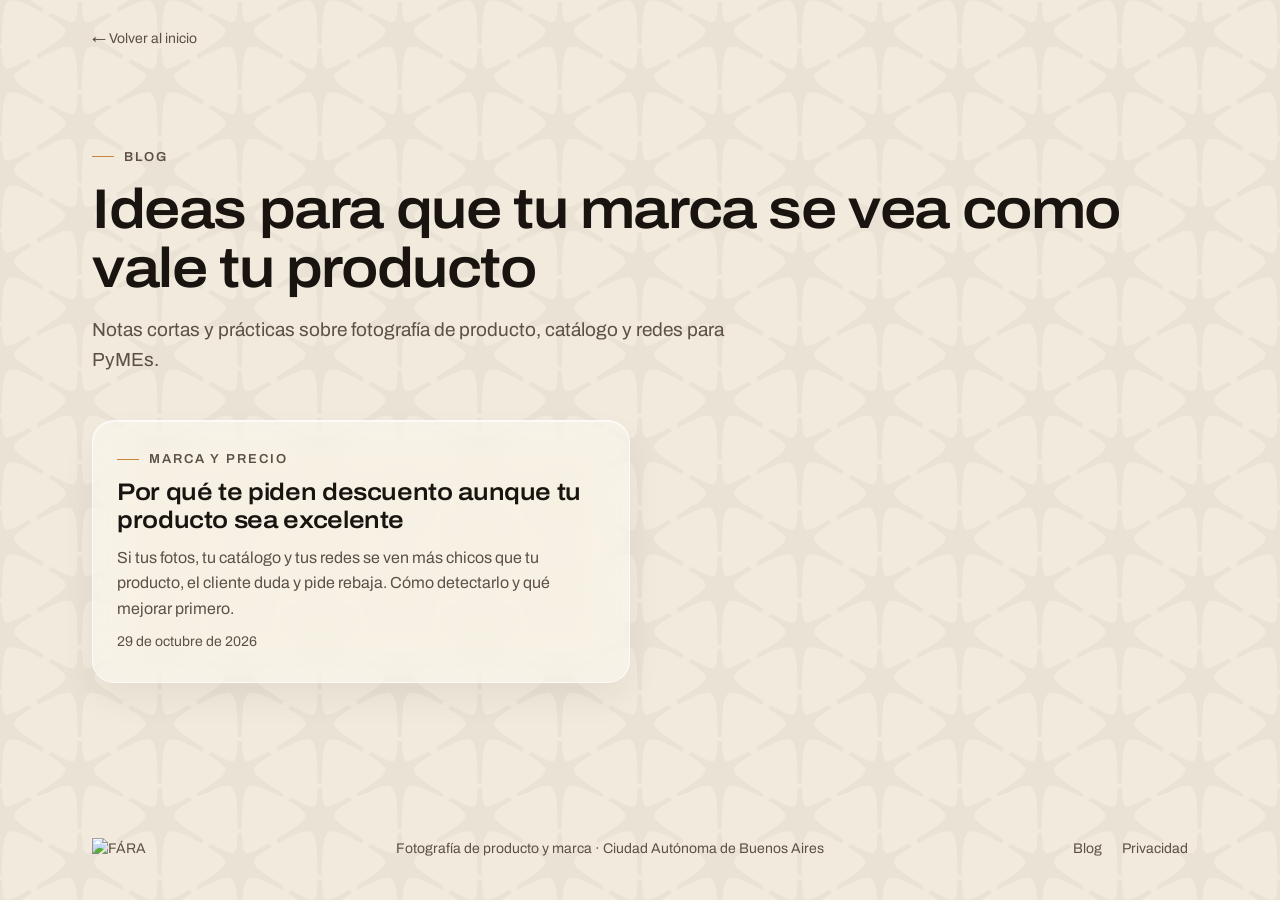
==== blog/index.html @ 3626e92d "Fase 3: blog, README y ajustes de páginas Agrega blog con lista única de posts, bloque Quizás te int" ====
<!DOCTYPE html>
<html lang="es-AR">
<head>
<meta charset="UTF-8">
<meta name="viewport" content="width=device-width, initial-scale=1">

<title>Blog · FÁRA</title>
<meta name="description" content="Ideas prácticas para que tu catálogo, tu tienda y tus redes muestren lo que vale tu producto. Por FÁRA, fotografía de producto y marca en CABA.">
<meta name="robots" content="index, follow">
<link rel="canonical" href="https://faraimagen.com.ar/blog/">
<meta name="theme-color" content="#1A1410">
<meta property="og:type" content="website">
<meta property="og:locale" content="es_AR">
<meta property="og:site_name" content="FÁRA">
<meta property="og:title" content="Blog · FÁRA">
<meta property="og:description" content="Ideas prácticas para que tu catálogo, tu tienda y tus redes muestren lo que vale tu producto.">
<meta property="og:url" content="https://faraimagen.com.ar/blog/">
<meta property="og:image" content="https://res.cloudinary.com/eekglpse/image/upload/v1792776843/FARA_open_graph.jpg">
<meta name="twitter:card" content="summary_large_image">
<link rel="icon" type="image/png" href="https://res.cloudinary.com/eekglpse/image/upload/v1792547726/fara_favicon_48_positivo.png">

<!-- Meta Pixel: reemplazá TU_PIXEL_ID por el ID de tu Pixel (ver README). Mientras diga TU_PIXEL_ID no se envía nada. -->
<script>
window.MK_PIXEL_ID='TU_PIXEL_ID';
window.MK_PV_ID=(window.crypto&&crypto.randomUUID)?crypto.randomUUID():String(Date.now())+Math.random().toString(16).slice(2);
if(window.MK_PIXEL_ID.indexOf('TU_')!==0){
  !function(f,b,e,v,n,t,s){if(f.fbq)return;n=f.fbq=function(){n.callMethod?n.callMethod.apply(n,arguments):n.queue.push(arguments)};if(!f._fbq)f._fbq=n;n.push=n;n.loaded=!0;n.version='2.0';n.queue=[];t=b.createElement(e);t.async=!0;t.src=v;s=b.getElementsByTagName(e)[0];s.parentNode.insertBefore(t,s)}(window,document,'script','https://connect.facebook.net/en_US/fbevents.js');
  fbq('init',window.MK_PIXEL_ID);
  fbq('track','PageView',{},{eventID:window.MK_PV_ID});
}
</script>
<noscript><img height="1" width="1" style="display:none" alt="" src="https://www.facebook.com/tr?id=TU_PIXEL_ID&amp;ev=PageView&amp;noscript=1"></noscript>
<script src="/assets/js/tracking.js" defer></script>

<link rel="preconnect" href="https://fonts.googleapis.com">
<link rel="preconnect" href="https://fonts.gstatic.com" crossorigin>
<link rel="preconnect" href="https://res.cloudinary.com">
<link href="https://fonts.googleapis.com/css2?family=Archivo:wdth,wght@100..125,400..700&display=swap" rel="stylesheet">
<link rel="stylesheet" href="/assets/style.css">
</head>
<body>

<main>
  <div class="wrap">
    <p class="crumbs"><a href="/">← Volver al inicio</a></p>
    <div class="page-head">
      <span class="eyebrow">Blog</span>
      <h1>Ideas para que tu marca se vea como vale tu producto</h1>
      <p class="lead">Notas cortas y prácticas sobre fotografía de producto, catálogo y redes para PyMEs.</p>
    </div>

    <div class="blog-list" id="lista-posts">
      <noscript><p>Activá JavaScript para ver los artículos, o entrá directo a <a href="/blog/por-que-te-piden-descuento/">Por qué te piden descuento aunque tu producto sea excelente</a>.</p></noscript>
    </div>
  </div>
</main>

<footer class="footer">
  <div class="wrap">
    <a class="footer-logo" href="/" aria-label="FÁRA, volver al inicio">
      <img src="https://res.cloudinary.com/eekglpse/image/upload/f_png,h_160/c_crop,g_center,w_0.96,h_0.9/e_make_transparent:35/e_trim:10/e_colorize:100,co_rgb:1A1410/v1792547783/fara_marca_agua_logotipo_crema.svg" alt="FÁRA" height="22" loading="lazy">
    </a>
    <p>Fotografía de producto y marca · Ciudad Autónoma de Buenos Aires</p>
    <div class="footer-links">
      <a href="/blog/">Blog</a>
      <a href="/privacidad/">Privacidad</a>
    </div>
  </div>
</footer>

<script src="/blog/assets/posts.js"></script>
<script>
(function () {
  var posts = (window.MK_POSTS || []).slice().sort(function (a, b) { return a.date < b.date ? 1 : -1; });
  var lista = document.getElementById('lista-posts');
  if (!lista || !posts.length) return;
  lista.textContent = '';
  function el(tag, clase, texto) {
    var n = document.createElement(tag);
    if (clase) n.className = clase;
    if (texto) n.textContent = texto;
    return n;
  }
  function fecha(iso) {
    try { return new Date(iso + 'T00:00:00Z').toLocaleDateString('es-AR', { day: 'numeric', month: 'long', year: 'numeric', timeZone: 'UTC' }); }
    catch (e) { return iso; }
  }
  posts.forEach(function (p) {
    var a = el('a', 'post-card');
    a.href = '/blog/' + p.slug + '/';
    a.appendChild(el('span', 'eyebrow', p.category || 'Blog'));
    a.appendChild(el('h2', '', p.title));
    a.appendChild(el('p', '', p.description));
    a.appendChild(el('span', 'meta', fecha(p.date)));
    lista.appendChild(a);
  });
})();
</script>
</body>
</html>
---- assets/style.css ----
/* ==========================================================
   FÁRA · assets/style.css
   Sistema de diseño de FÁRA (mismo de la landing) como variables en :root.
   Lo usan las páginas nuevas: 404, privacidad, blog, gracias.
   Paleta: crema ~70%, espresso ~20%, ámbar ~10%.
   Tipografía: Archivo (se carga con <link> en el head de cada página).
   ========================================================== */

:root{
  /* color */
  --crema:#F2EBDD;
  --crema-2:#E9DFCB;
  --espresso:#1A1410;
  --espresso-2:#2A211B;
  --ambar:#C8873A;
  --ambar-2:#D99B52;
  --petroleo:#2F5D62;   /* uso mínimo */
  --salvia:#7A8B6F;     /* uso mínimo */
  --muted:#5C5047;
  --on-dark:#F2EBDD;
  --on-dark-muted:rgba(242,235,221,.74);
  --line-dark:rgba(242,235,221,.18);
  --line:rgba(26,20,16,.12);

  /* forma y ritmo */
  --radius:22px;
  --max:1160px;
  --max-texto:720px;

  /* movimiento */
  --ease:cubic-bezier(.23,1,.32,1);

  /* tipografía */
  --font:'Archivo', system-ui, -apple-system, sans-serif;

  /* vidrio */
  --glass-dark:rgba(26,20,16,.78);
  --glass-light:rgba(242,235,221,.5);
  --glass-blur:blur(22px) saturate(140%);

  /* trama de fondo (estrella FÁRA): 4% sobre crema, 3% sobre oscuro */
  --trama-osc:url("data:image/svg+xml,%3Csvg xmlns='http://www.w3.org/2000/svg' viewBox='0 0 86.9175 50.1818'%3E%3Cdefs%3E%3Cpath id='s' d='M185.765,110.813c-40.562-24.01-62.383-39.111-62.383-49.702,0-8.523,14.691-18.372,38.069-32.089-2.269-2.378-4.665-4.632-7.171-6.761-21.767,12.39-36.705,20.101-44.911,20.101-2.874,0-7.217,0-9.513-14.125-1.13-6.952-1.607-16.329-1.81-28.132-1.451-.067-2.910-.105-4.378-.105-1.776,0-3.539.054-5.29.152-.203,11.787-.679,21.151-1.808,28.092-2.296,14.117-6.640,14.117-9.515,14.117-8.138,0-22.897-7.583-44.366-19.791-2.493,2.140-4.872,4.409-7.128,6.797,23.031,13.533,37.477,23.288,37.477,31.743,0,10.521-21.529,25.491-61.561,49.217.605,3.368,1.395,6.671,2.349,9.904,29.871-16.638,49.936-26.121,62.540-26.121,8.780,0,15.347,4.434,18.864,26.071,2.504,15.403,3.106,37.678,3.250,67.010,1.717.094,3.445.145,5.185.145,1.433,0,2.857-.038,4.274-.101.144-29.366.744-51.661,3.249-67.066,3.516-21.627,10.085-26.058,18.866-26.058,12.716,0,33.015,9.645,63.323,26.556.966-3.215,1.766-6.503,2.386-9.853Z'/%3E%3C/defs%3E%3Cg fill='%231A1410' fill-opacity='.04'%3E%3Cuse href='%23s' transform='translate(-24 -24) scale(0.2562)'/%3E%3Cuse href='%23s' transform='translate(-24 26.1818) scale(0.2562)'/%3E%3Cuse href='%23s' transform='translate(62.9175 -24) scale(0.2562)'/%3E%3Cuse href='%23s' transform='translate(62.9175 26.1818) scale(0.2562)'/%3E%3Cuse href='%23s' transform='translate(19.4587 1.0909) scale(0.2562)'/%3E%3C/g%3E%3C/svg%3E");
  --trama-clara:url("data:image/svg+xml,%3Csvg xmlns='http://www.w3.org/2000/svg' viewBox='0 0 86.9175 50.1818'%3E%3Cdefs%3E%3Cpath id='s' d='M185.765,110.813c-40.562-24.01-62.383-39.111-62.383-49.702,0-8.523,14.691-18.372,38.069-32.089-2.269-2.378-4.665-4.632-7.171-6.761-21.767,12.39-36.705,20.101-44.911,20.101-2.874,0-7.217,0-9.513-14.125-1.13-6.952-1.607-16.329-1.81-28.132-1.451-.067-2.910-.105-4.378-.105-1.776,0-3.539.054-5.29.152-.203,11.787-.679,21.151-1.808,28.092-2.296,14.117-6.640,14.117-9.515,14.117-8.138,0-22.897-7.583-44.366-19.791-2.493,2.140-4.872,4.409-7.128,6.797,23.031,13.533,37.477,23.288,37.477,31.743,0,10.521-21.529,25.491-61.561,49.217.605,3.368,1.395,6.671,2.349,9.904,29.871-16.638,49.936-26.121,62.540-26.121,8.780,0,15.347,4.434,18.864,26.071,2.504,15.403,3.106,37.678,3.250,67.010,1.717.094,3.445.145,5.185.145,1.433,0,2.857-.038,4.274-.101.144-29.366.744-51.661,3.249-67.066,3.516-21.627,10.085-26.058,18.866-26.058,12.716,0,33.015,9.645,63.323,26.556.966-3.215,1.766-6.503,2.386-9.853Z'/%3E%3C/defs%3E%3Cg fill='%23F2EBDD' fill-opacity='.03'%3E%3Cuse href='%23s' transform='translate(-24 -24) scale(0.2562)'/%3E%3Cuse href='%23s' transform='translate(-24 26.1818) scale(0.2562)'/%3E%3Cuse href='%23s' transform='translate(62.9175 -24) scale(0.2562)'/%3E%3Cuse href='%23s' transform='translate(62.9175 26.1818) scale(0.2562)'/%3E%3Cuse href='%23s' transform='translate(19.4587 1.0909) scale(0.2562)'/%3E%3C/g%3E%3C/svg%3E");
}

/* ============ BASE ============ */
*,*::before,*::after{box-sizing:border-box;margin:0;padding:0;}
html{scroll-behavior:smooth;}
body{
  font-family:var(--font);font-size:17px;line-height:1.6;color:var(--espresso);
  background:var(--crema) var(--trama-osc) 0 0/160px auto;
  -webkit-font-smoothing:antialiased;
  min-height:100vh;min-height:100svh;display:flex;flex-direction:column;
}
main{flex:1;}
img{max-width:100%;display:block;}
a{color:inherit;}
.wrap{max-width:var(--max);margin:0 auto;padding:0 20px;}
section{padding:56px 0;}
@media (min-width:768px){ section{padding:96px 0;} .wrap{padding:0 32px;} }

h1,h2,h3{font-family:var(--font);font-weight:600;line-height:1.05;letter-spacing:-.025em;font-stretch:112%;}
h1{font-size:clamp(30px,4.6vw,56px);}
h2{font-size:clamp(25px,3.2vw,36px);}
h3{font-size:clamp(19px,2vw,22px);letter-spacing:-.015em;}
.accent-text{color:var(--ambar-2);}
.eyebrow{
  display:inline-flex;align-items:center;gap:10px;
  font-size:13px;font-weight:600;letter-spacing:.16em;text-transform:uppercase;color:var(--muted);
}
.eyebrow::before{content:"";width:22px;height:1px;background:var(--ambar);}
.lead{font-size:clamp(17px,1.6vw,19px);}

/* marcador de fondo ámbar: único recurso de resaltado */
mark{
  background:var(--ambar);color:var(--crema);padding:1px 7px;border-radius:5px;
  box-decoration-break:clone;-webkit-box-decoration-break:clone;
}

/* ============ BOTONES ============ */
.btn{
  display:inline-flex;align-items:center;justify-content:center;gap:10px;
  padding:16px 26px;border-radius:12px;border:none;cursor:pointer;
  font-family:var(--font);font-weight:700;font-size:16px;line-height:1.3;text-decoration:none;text-align:left;
  transition:transform 160ms var(--ease), box-shadow .2s ease, background .2s ease;
}
@media (hover:hover) and (pointer:fine){ .btn:hover{transform:translateY(-2px);} }
.btn:active{transform:scale(.97);transition-duration:100ms;}
.btn-accent{background:var(--ambar);color:var(--crema);box-shadow:0 10px 26px rgba(200,135,58,.32);}
.btn-accent:hover{background:var(--ambar-2);box-shadow:0 14px 32px rgba(200,135,58,.42);}
.btn svg{width:20px;height:20px;flex:none;}
.btn:focus-visible,a:focus-visible{outline:3px solid var(--ambar);outline-offset:3px;}

/* ============ HEADER (vidrio) ============ */
.header{position:sticky;top:12px;z-index:50;padding:0 12px;}
.nav{
  max-width:var(--max);margin:0 auto;
  display:flex;align-items:center;justify-content:space-between;gap:16px;
  padding:10px 10px 10px 20px;border-radius:18px;
  background:var(--glass-light);
  backdrop-filter:var(--glass-blur);-webkit-backdrop-filter:var(--glass-blur);
  border:1px solid rgba(255,255,255,.45);
  box-shadow:0 12px 34px rgba(26,20,16,.12), inset 0 1px 0 rgba(255,255,255,.7);
}
.nav-logo img{height:21px;width:auto;}
.nav-links{display:none;gap:2px;padding:4px;border-radius:999px;
  background:rgba(255,255,255,.32);border:1px solid rgba(255,255,255,.6);
  box-shadow:inset 0 1px 0 rgba(255,255,255,.7), 0 4px 14px rgba(26,20,16,.06);}
.nav-links a{padding:8px 16px;border-radius:999px;text-decoration:none;
  font-size:14px;font-weight:500;color:var(--muted);transition:color .25s ease, background .25s ease;}
.nav-links a:hover{color:var(--espresso);background:var(--crema);}
.nav .btn{padding:11px 18px;font-size:14px;box-shadow:none;}
@media (min-width:900px){ .nav-links{display:flex;} }

/* ============ TEXTO LARGO (privacidad, blog) ============ */
.page-head{padding:56px 0 8px;}
@media (min-width:768px){ .page-head{padding:88px 0 12px;} }
.page-head h1{margin-top:14px;}
.page-head .lead{margin-top:16px;color:var(--muted);max-width:60ch;}
.prose{max-width:var(--max-texto);padding-bottom:72px;}
.prose h2{margin:44px 0 12px;}
.prose h3{margin:28px 0 8px;}
.prose p,.prose ul,.prose ol{margin-top:14px;}
.prose ul,.prose ol{padding-left:22px;}
.prose li{margin-top:8px;}
.prose li::marker{color:var(--ambar);}
.prose a{color:var(--espresso);text-decoration:underline;text-decoration-color:var(--ambar);text-underline-offset:3px;text-decoration-thickness:2px;}
.prose a:hover{text-decoration-color:var(--espresso);}
.prose strong{font-weight:600;}
.meta{font-size:14px;color:var(--muted);}

/* tabla simple */
.tabla{width:100%;border-collapse:collapse;margin-top:18px;font-size:15px;}
.tabla th,.tabla td{text-align:left;vertical-align:top;padding:12px 14px;border-bottom:1px solid var(--line);}
.tabla th{font-weight:600;font-stretch:112%;font-size:13px;letter-spacing:.08em;text-transform:uppercase;color:var(--muted);}
@media (max-width:640px){ .tabla thead{display:none;} .tabla tr{display:block;padding:10px 0;border-bottom:1px solid var(--line);} .tabla td{display:block;border:0;padding:4px 0;} }

/* ============ 404 / GRACIAS (pantalla completa, pie siempre abajo) ============ */
.main-center{display:flex;flex-direction:column;}
.main-center .nf{flex:1;width:100%;}
.nf{display:grid;place-items:center;text-align:center;padding:32px 0 40px;}
@media (min-width:768px){ .nf{padding:72px 0 96px;} }
.nf-box{max-width:560px;display:grid;gap:16px;justify-items:center;}
.nf .nf-code{font-weight:700;font-stretch:125%;font-size:clamp(88px,18vw,168px);line-height:.9;letter-spacing:-.04em;color:var(--espresso);max-width:none;}
.nf .nf-code span{color:var(--ambar);}
.nf-box > p:not(.nf-code){color:var(--muted);max-width:42ch;}

/* ============ BLOG ============ */
.crumbs{padding-top:28px;font-size:14px;}
.crumbs a{color:var(--muted);text-decoration:none;}
.crumbs a:hover{color:var(--espresso);}
.blog-list{display:grid;gap:16px;margin-top:32px;padding-bottom:72px;}
@media (min-width:768px){ .blog-list{grid-template-columns:repeat(2,1fr);gap:20px;} }
.post-card{
  display:flex;flex-direction:column;gap:10px;padding:28px 24px;border-radius:var(--radius);
  background:rgba(255,255,255,.38);
  backdrop-filter:var(--glass-blur);-webkit-backdrop-filter:var(--glass-blur);
  border:1px solid rgba(255,255,255,.6);
  box-shadow:0 16px 34px rgba(26,20,16,.06), inset 0 1px 0 rgba(255,255,255,.7);
  text-decoration:none;color:inherit;
  transition:transform 160ms var(--ease);
}
@media (hover:hover) and (pointer:fine){ .post-card:hover{transform:translateY(-2px);} }
.post-card:active{transform:scale(.98);}
.post-card h2,.post-card h3{font-size:clamp(20px,2vw,24px);letter-spacing:-.015em;line-height:1.15;}
.post-card p{color:var(--muted);font-size:16px;}
.post-card .meta{margin-top:auto;}
.related{margin-top:56px;padding-top:32px;border-top:1px solid var(--line);}
.related h2{margin:0 0 4px;}
.related .blog-list{margin-top:20px;padding-bottom:0;}
.post-cta{margin-top:48px;padding:28px 24px;border-radius:var(--radius);background:var(--espresso);color:var(--on-dark);display:grid;gap:14px;justify-items:start;}
.post-cta h2{margin:0;font-size:clamp(22px,2.6vw,28px);}
.post-cta p{margin:0;color:var(--on-dark-muted);}

/* ============ FOOTER ============ */
.footer{padding:28px 0 40px;font-size:14px;color:var(--muted);}
.footer .wrap{display:flex;flex-wrap:wrap;gap:14px 24px;align-items:center;justify-content:space-between;}
.footer-logo img{height:22px;width:auto;}
.footer-links{display:flex;flex-wrap:wrap;gap:6px 20px;}
.footer a{text-decoration:none;}
.footer a:hover{color:var(--espresso);}
@media (max-width:767px){ .footer .wrap{flex-direction:column;align-items:flex-start;gap:12px;} }

/* ============ ACCESIBILIDAD ============ */
@media (prefers-reduced-motion: reduce){
  html{scroll-behavior:auto;}
  .btn,.nav-links a,.post-card{transition:none;}
}
@media (prefers-reduced-transparency: reduce){
  .nav{background:var(--crema);backdrop-filter:none;-webkit-backdrop-filter:none;}
  .post-card{background:var(--crema-2);backdrop-filter:none;-webkit-backdrop-filter:none;}
}
@media (prefers-contrast: more){
  .nav{border-color:rgba(26,20,16,.45);}
}
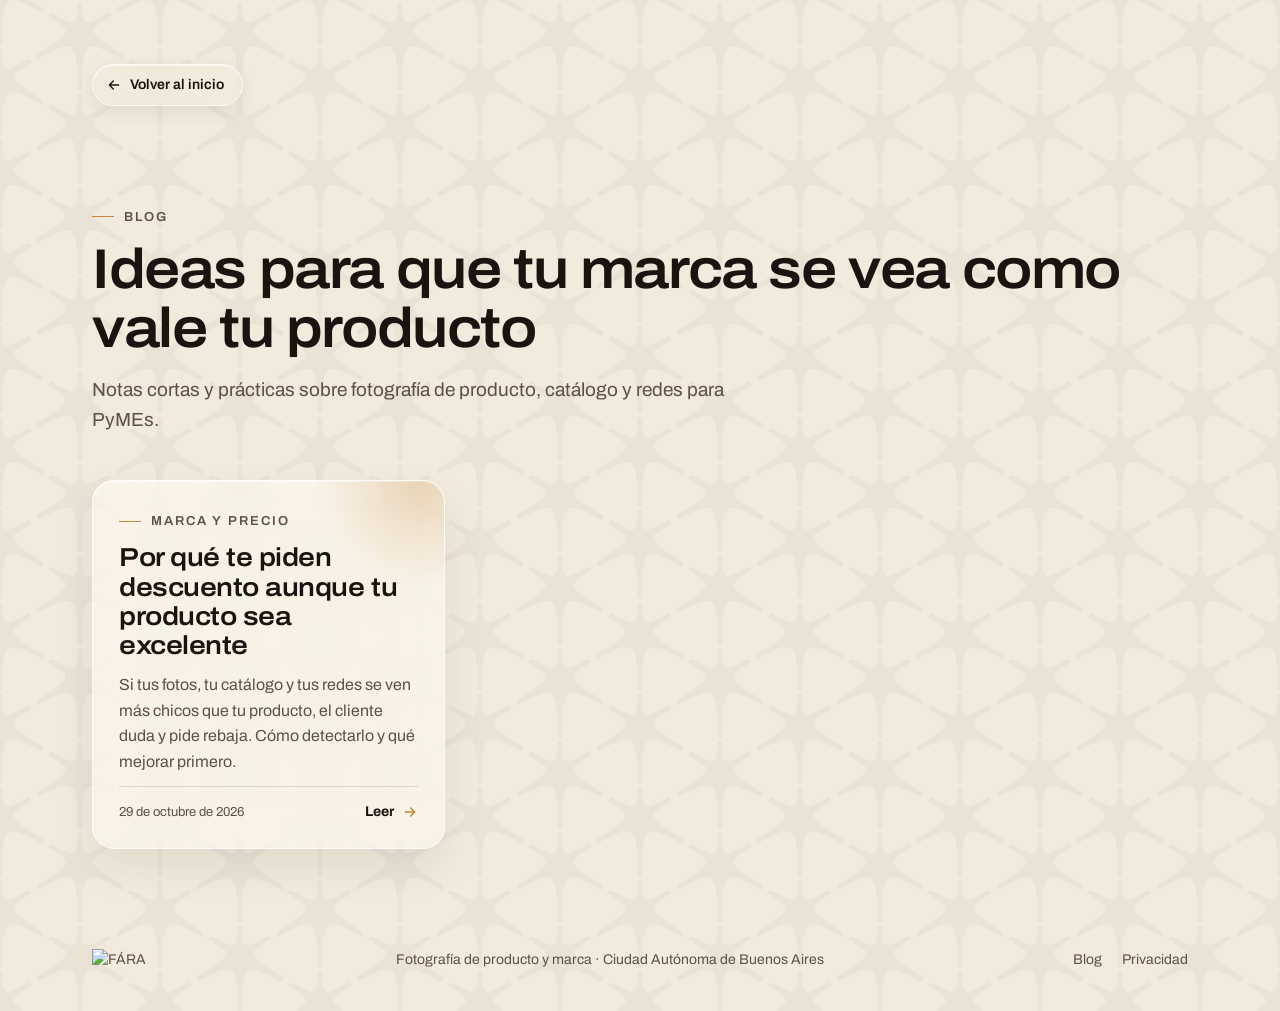
==== commit c64a4876: "Blog: tarjetas de vidrio, botón de volver y cabecera de post rediseñados Agrega versión (?v=3) a sty" ====
--- a/blog/index.html
+++ b/blog/index.html
@@ -30,19 +30,19 @@
 }
 </script>
 <noscript><img height="1" width="1" style="display:none" alt="" src="https://www.facebook.com/tr?id=TU_PIXEL_ID&amp;ev=PageView&amp;noscript=1"></noscript>
-<script src="/assets/js/tracking.js" defer></script>
+<script src="/assets/js/tracking.js?v=3" defer></script>
 
 <link rel="preconnect" href="https://fonts.googleapis.com">
 <link rel="preconnect" href="https://fonts.gstatic.com" crossorigin>
 <link rel="preconnect" href="https://res.cloudinary.com">
 <link href="https://fonts.googleapis.com/css2?family=Archivo:wdth,wght@100..125,400..700&display=swap" rel="stylesheet">
-<link rel="stylesheet" href="/assets/style.css">
+<link rel="stylesheet" href="/assets/style.css?v=3">
 </head>
 <body>
 
 <main>
   <div class="wrap">
-    <p class="crumbs"><a href="/">← Volver al inicio</a></p>
+    <p class="crumbs"><a href="/"><svg viewBox="0 0 24 24" aria-hidden="true"><path d="M19 12H5M11 6l-6 6 6 6"/></svg> Volver al inicio</a></p>
     <div class="page-head">
       <span class="eyebrow">Blog</span>
       <h1>Ideas para que tu marca se vea como vale tu producto</h1>
@@ -91,7 +91,12 @@
     a.appendChild(el('span', 'eyebrow', p.category || 'Blog'));
     a.appendChild(el('h2', '', p.title));
     a.appendChild(el('p', '', p.description));
-    a.appendChild(el('span', 'meta', fecha(p.date)));
+    var pie = el('span', 'foot');
+    pie.appendChild(el('span', 'meta', fecha(p.date)));
+    var mas = el('span', 'more', 'Leer ');
+    mas.insertAdjacentHTML('beforeend', '<svg viewBox="0 0 24 24" aria-hidden="true"><path d="M5 12h14M13 6l6 6-6 6"/></svg>');
+    pie.appendChild(mas);
+    a.appendChild(pie);
     lista.appendChild(a);
   });
 })();
--- a/assets/style.css
+++ b/assets/style.css
@@ -126,6 +126,10 @@
 .prose li::marker{color:var(--ambar);}
 .prose a{color:var(--espresso);text-decoration:underline;text-decoration-color:var(--ambar);text-underline-offset:3px;text-decoration-thickness:2px;}
 .prose a:hover{text-decoration-color:var(--espresso);}
+/* botones y tarjetas dentro del texto conservan su propio estilo */
+.prose a.btn,.prose a.post-card{text-decoration:none;}
+.prose a.btn-accent{color:var(--crema);}
+.prose a.post-card{color:inherit;}
 .prose strong{font-weight:600;}
 .meta{font-size:14px;color:var(--muted);}
 
@@ -146,29 +150,76 @@
 .nf-box > p:not(.nf-code){color:var(--muted);max-width:42ch;}
 
 /* ============ BLOG ============ */
-.crumbs{padding-top:28px;font-size:14px;}
-.crumbs a{color:var(--muted);text-decoration:none;}
-.crumbs a:hover{color:var(--espresso);}
-.blog-list{display:grid;gap:16px;margin-top:32px;padding-bottom:72px;}
-@media (min-width:768px){ .blog-list{grid-template-columns:repeat(2,1fr);gap:20px;} }
+/* botón de volver (vidrio) */
+.crumbs{padding-top:clamp(36px,7vw,64px);padding-bottom:4px;}
+.crumbs a{
+  display:inline-flex;align-items:center;gap:8px;padding:9px 18px 9px 13px;border-radius:999px;
+  font-size:14px;font-weight:600;color:var(--espresso);text-decoration:none;
+  background:var(--glass-light);
+  backdrop-filter:var(--glass-blur);-webkit-backdrop-filter:var(--glass-blur);
+  border:1px solid rgba(255,255,255,.6);
+  box-shadow:0 6px 18px rgba(26,20,16,.08), inset 0 1px 0 rgba(255,255,255,.7);
+  transition:transform 160ms var(--ease), background .2s ease;
+}
+.crumbs a svg{width:16px;height:16px;flex:none;fill:none;stroke:currentColor;stroke-width:2;stroke-linecap:round;stroke-linejoin:round;transition:transform .2s var(--ease);}
+@media (hover:hover) and (pointer:fine){ .crumbs a:hover{background:var(--crema);} .crumbs a:hover svg{transform:translateX(-3px);} }
+.crumbs a:active{transform:scale(.97);}
+
+/* lista de posts: tarjetas de vidrio */
+.blog-list{display:grid;grid-template-columns:repeat(auto-fill,minmax(min(100%,320px),1fr));gap:18px;margin-top:32px;padding-bottom:72px;}
 .post-card{
-  display:flex;flex-direction:column;gap:10px;padding:28px 24px;border-radius:var(--radius);
-  background:rgba(255,255,255,.38);
-  backdrop-filter:var(--glass-blur);-webkit-backdrop-filter:var(--glass-blur);
-  border:1px solid rgba(255,255,255,.6);
-  box-shadow:0 16px 34px rgba(26,20,16,.06), inset 0 1px 0 rgba(255,255,255,.7);
+  position:relative;overflow:hidden;isolation:isolate;
+  display:flex;flex-direction:column;gap:12px;padding:30px 26px 24px;border-radius:var(--radius);
+  background:rgba(255,255,255,.42);
+  backdrop-filter:var(--glass-blur);-webkit-backdrop-filter:var(--glass-blur);
+  border:1px solid rgba(255,255,255,.65);
+  box-shadow:0 18px 40px rgba(26,20,16,.08), inset 0 1px 0 rgba(255,255,255,.8);
   text-decoration:none;color:inherit;
-  transition:transform 160ms var(--ease);
-}
-@media (hover:hover) and (pointer:fine){ .post-card:hover{transform:translateY(-2px);} }
+  transition:transform 200ms var(--ease), box-shadow .25s ease, border-color .25s ease;
+}
+.post-card::before{content:"";position:absolute;z-index:-1;width:220px;height:220px;border-radius:50%;right:-90px;top:-110px;
+  background:radial-gradient(circle,rgba(200,135,58,.28),transparent 68%);pointer-events:none;}
+@media (hover:hover) and (pointer:fine){ .post-card:hover{transform:translateY(-3px);border-color:rgba(200,135,58,.55);box-shadow:0 24px 48px rgba(26,20,16,.12), inset 0 1px 0 rgba(255,255,255,.8);} .post-card:hover .more svg{transform:translateX(4px);} }
 .post-card:active{transform:scale(.98);}
-.post-card h2,.post-card h3{font-size:clamp(20px,2vw,24px);letter-spacing:-.015em;line-height:1.15;}
+.post-card:focus-visible{outline:3px solid var(--ambar);outline-offset:3px;}
+.post-card h2,.post-card h3{font-size:clamp(21px,2.2vw,26px);letter-spacing:-.018em;line-height:1.12;}
 .post-card p{color:var(--muted);font-size:16px;}
-.post-card .meta{margin-top:auto;}
-.related{margin-top:56px;padding-top:32px;border-top:1px solid var(--line);}
+.post-card .foot{margin-top:auto;padding-top:14px;display:flex;align-items:center;justify-content:space-between;gap:12px;border-top:1px solid var(--line);}
+.post-card .meta{font-size:13px;}
+.post-card .more{display:inline-flex;align-items:center;gap:8px;font-size:14px;font-weight:700;color:var(--espresso);}
+.post-card .more svg{width:16px;height:16px;fill:none;stroke:var(--ambar);stroke-width:2.2;stroke-linecap:round;stroke-linejoin:round;transition:transform .2s var(--ease);}
+
+/* post: cabecera oscura de vidrio + cuerpo en panel de vidrio */
+.post-wrap{max-width:860px;padding-bottom:72px;}
+.post-hero{
+  position:relative;overflow:hidden;isolation:isolate;margin-top:20px;padding:34px 24px 30px;border-radius:var(--radius);
+  background:var(--glass-dark);color:var(--on-dark);
+  backdrop-filter:var(--glass-blur);-webkit-backdrop-filter:var(--glass-blur);
+  border:1px solid var(--line-dark);
+  box-shadow:0 30px 60px -20px rgba(26,20,16,.5), inset 0 1px 0 rgba(255,255,255,.12);
+}
+.post-hero::before{content:"";position:absolute;z-index:-1;width:380px;height:380px;border-radius:50%;right:-140px;top:-170px;
+  background:radial-gradient(circle,rgba(200,135,58,.3),transparent 66%);pointer-events:none;}
+.post-hero .eyebrow{color:var(--on-dark-muted);}
+.post-hero h1{margin-top:14px;font-size:clamp(28px,4.2vw,44px);}
+.post-hero .meta{margin-top:16px;color:var(--on-dark-muted);}
+.post-body{
+  max-width:none;margin-top:16px;padding:28px 22px 32px;border-radius:var(--radius);
+  background:rgba(255,255,255,.5);
+  backdrop-filter:var(--glass-blur);-webkit-backdrop-filter:var(--glass-blur);
+  border:1px solid rgba(255,255,255,.65);
+  box-shadow:0 18px 40px rgba(26,20,16,.07), inset 0 1px 0 rgba(255,255,255,.8);
+}
+.post-body > :first-child{margin-top:0;}
+@media (min-width:768px){ .post-hero{padding:48px 48px 42px;} .post-body{padding:44px 52px 48px;} }
+.post-body .blog-list{padding-bottom:0;}
+.post-body .post-card{background:rgba(255,255,255,.55);}
+
+.related{margin-top:48px;padding-top:32px;border-top:1px solid var(--line);}
 .related h2{margin:0 0 4px;}
 .related .blog-list{margin-top:20px;padding-bottom:0;}
-.post-cta{margin-top:48px;padding:28px 24px;border-radius:var(--radius);background:var(--espresso);color:var(--on-dark);display:grid;gap:14px;justify-items:start;}
+.post-cta{position:relative;overflow:hidden;isolation:isolate;margin-top:44px;padding:30px 24px;border-radius:var(--radius);background:var(--espresso);color:var(--on-dark);display:grid;gap:14px;justify-items:start;}
+.post-cta::before{content:"";position:absolute;z-index:-1;width:300px;height:300px;border-radius:50%;right:-110px;top:-140px;background:radial-gradient(circle,rgba(200,135,58,.3),transparent 66%);pointer-events:none;}
 .post-cta h2{margin:0;font-size:clamp(22px,2.6vw,28px);}
 .post-cta p{margin:0;color:var(--on-dark-muted);}
 
@@ -184,11 +235,12 @@
 /* ============ ACCESIBILIDAD ============ */
 @media (prefers-reduced-motion: reduce){
   html{scroll-behavior:auto;}
-  .btn,.nav-links a,.post-card{transition:none;}
+  .btn,.nav-links a,.post-card,.crumbs a{transition:none;}
 }
 @media (prefers-reduced-transparency: reduce){
   .nav{background:var(--crema);backdrop-filter:none;-webkit-backdrop-filter:none;}
-  .post-card{background:var(--crema-2);backdrop-filter:none;-webkit-backdrop-filter:none;}
+  .post-card,.post-body,.crumbs a{background:var(--crema-2);backdrop-filter:none;-webkit-backdrop-filter:none;}
+  .post-hero{background:var(--espresso);backdrop-filter:none;-webkit-backdrop-filter:none;}
 }
 @media (prefers-contrast: more){
   .nav{border-color:rgba(26,20,16,.45);}
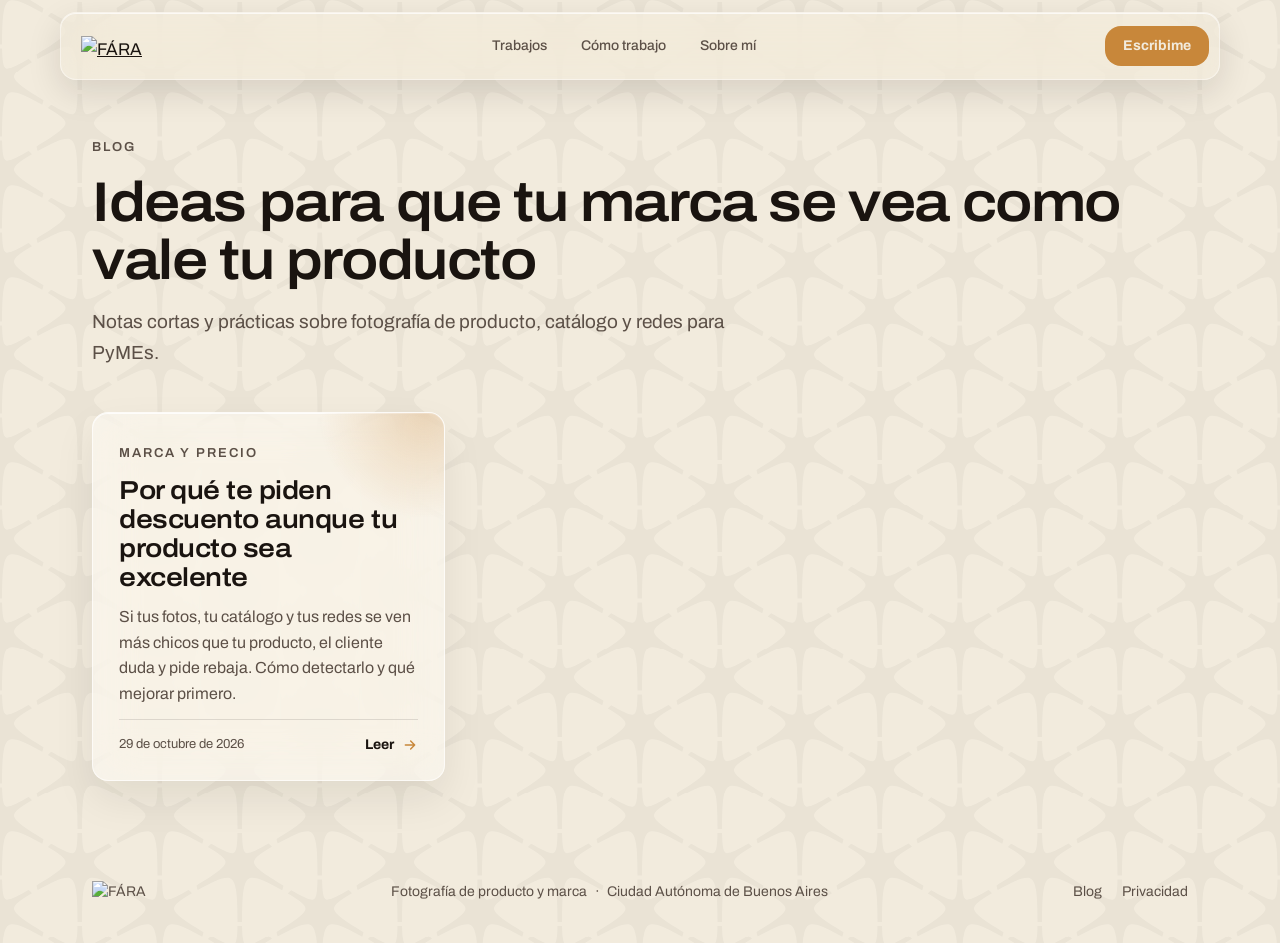
==== commit b6b89a0f: "Blog, post, privacidad, gracias y 404 con el sistema de diseño y mejoras para Google y las IAs - Men" ====
--- a/blog/index.html
+++ b/blog/index.html
@@ -15,8 +15,22 @@
 <meta property="og:title" content="Blog · FÁRA">
 <meta property="og:description" content="Ideas prácticas para que tu catálogo, tu tienda y tus redes muestren lo que vale tu producto.">
 <meta property="og:url" content="https://faraimagen.com.ar/blog/">
-<meta property="og:image" content="https://res.cloudinary.com/eekglpse/image/upload/v1792776843/FARA_open_graph.jpg">
+<meta property="og:image" content="https://res.cloudinary.com/eekglpse/image/upload/v1793324415/FARA_open_graph.jpg">
 <meta name="twitter:card" content="summary_large_image">
+<script type="application/ld+json">
+{
+  "@context": "https://schema.org",
+  "@type": "Blog",
+  "name": "Blog de FÁRA",
+  "url": "https://faraimagen.com.ar/blog/",
+  "inLanguage": "es-AR",
+  "description": "Ideas prácticas para que tu catálogo, tu tienda y tus redes muestren lo que vale tu producto. Por FÁRA, fotografía de producto y marca en CABA.",
+  "publisher": { "@type": "Organization", "name": "FÁRA", "url": "https://faraimagen.com.ar/" },
+  "blogPost": [
+    { "@type": "BlogPosting", "headline": "Por qué te piden descuento aunque tu producto sea excelente", "url": "https://faraimagen.com.ar/blog/por-que-te-piden-descuento/", "datePublished": "2026-10-29", "author": { "@type": "Person", "name": "Matías Robles" } }
+  ]
+}
+</script>
 <link rel="icon" type="image/png" href="https://res.cloudinary.com/eekglpse/image/upload/v1792547726/fara_favicon_48_positivo.png">
 
 <!-- Meta Pixel: reemplazá TU_PIXEL_ID por el ID de tu Pixel (ver README). Mientras diga TU_PIXEL_ID no se envía nada. -->
@@ -36,13 +50,27 @@
 <link rel="preconnect" href="https://fonts.gstatic.com" crossorigin>
 <link rel="preconnect" href="https://res.cloudinary.com">
 <link href="https://fonts.googleapis.com/css2?family=Archivo:wdth,wght@100..125,400..700&display=swap" rel="stylesheet">
-<link rel="stylesheet" href="/assets/style.css?v=3">
+<link rel="stylesheet" href="/assets/style.css?v=4">
 </head>
-<body>
+<body class="sitio">
+
+<header class="header">
+  <nav class="nav" aria-label="Principal">
+    <a class="nav-logo" href="/" aria-label="FÁRA, inicio">
+      <img src="https://res.cloudinary.com/eekglpse/image/upload/f_png,h_160/c_crop,g_center,w_0.96,h_0.9/e_make_transparent:35/e_trim:10/e_colorize:100,co_rgb:1A1410/v1792547783/fara_marca_agua_logotipo_crema.svg" alt="FÁRA" height="21">
+    </a>
+    <div class="nav-links">
+      <a href="/#trabajos">Trabajos</a>
+      <a href="/#proceso">Cómo trabajo</a>
+      <a href="/#sobre-mi">Sobre mí</a>
+    </div>
+    <a class="btn btn-accent" href="https://wa.me/5493885735415?text=Hola%20Mat%C3%ADas%2C%20vi%20la%20web%20de%20F%C3%81RA%20y%20quiero%20agendar%20la%20reuni%C3%B3n%20de%2015%20minutos." target="_blank" rel="noopener">Escribime</a>
+  </nav>
+</header>
+
 
 <main>
   <div class="wrap">
-    <p class="crumbs"><a href="/"><svg viewBox="0 0 24 24" aria-hidden="true"><path d="M19 12H5M11 6l-6 6 6 6"/></svg> Volver al inicio</a></p>
     <div class="page-head">
       <span class="eyebrow">Blog</span>
       <h1>Ideas para que tu marca se vea como vale tu producto</h1>
@@ -50,7 +78,13 @@
     </div>
 
     <div class="blog-list" id="lista-posts">
-      <noscript><p>Activá JavaScript para ver los artículos, o entrá directo a <a href="/blog/por-que-te-piden-descuento/">Por qué te piden descuento aunque tu producto sea excelente</a>.</p></noscript>
+      <!-- Tarjetas escritas en el HTML para que Google y las IAs vean los artículos sin ejecutar código. Al sumar un post, agregalo acá y en blog/assets/posts.js -->
+      <a class="post-card" href="/blog/por-que-te-piden-descuento/">
+        <span class="eyebrow">Marca y precio</span>
+        <h2>Por qué te piden descuento aunque tu producto sea excelente</h2>
+        <p>Si tus fotos, tu catálogo y tus redes se ven más chicos que tu producto, el cliente duda y pide rebaja. Cómo detectarlo y qué mejorar primero.</p>
+        <span class="foot"><span class="meta">29 de octubre de 2026</span><span class="more">Leer <svg viewBox="0 0 24 24" aria-hidden="true"><path d="M5 12h14M13 6l6 6-6 6"/></svg></span></span>
+      </a>
     </div>
   </div>
 </main>
@@ -60,7 +94,7 @@
     <a class="footer-logo" href="/" aria-label="FÁRA, volver al inicio">
       <img src="https://res.cloudinary.com/eekglpse/image/upload/f_png,h_160/c_crop,g_center,w_0.96,h_0.9/e_make_transparent:35/e_trim:10/e_colorize:100,co_rgb:1A1410/v1792547783/fara_marca_agua_logotipo_crema.svg" alt="FÁRA" height="22" loading="lazy">
     </a>
-    <p>Fotografía de producto y marca · Ciudad Autónoma de Buenos Aires</p>
+    <p class="footer-txt"><span>Fotografía de producto y marca</span><span>Ciudad Autónoma de Buenos Aires</span></p>
     <div class="footer-links">
       <a href="/blog/">Blog</a>
       <a href="/privacidad/">Privacidad</a>
--- a/assets/style.css
+++ b/assets/style.css
@@ -137,7 +137,7 @@
 .tabla{width:100%;border-collapse:collapse;margin-top:18px;font-size:15px;}
 .tabla th,.tabla td{text-align:left;vertical-align:top;padding:12px 14px;border-bottom:1px solid var(--line);}
 .tabla th{font-weight:600;font-stretch:112%;font-size:13px;letter-spacing:.08em;text-transform:uppercase;color:var(--muted);}
-@media (max-width:640px){ .tabla thead{display:none;} .tabla tr{display:block;padding:10px 0;border-bottom:1px solid var(--line);} .tabla td{display:block;border:0;padding:4px 0;} }
+@media (max-width:640px){ .tabla thead{display:none;} .tabla tr{display:block;padding:12px 0;border-bottom:1px solid var(--line);} .tabla td{display:block;border:0;padding:4px 0;} .tabla td::before{content:attr(data-label);display:block;font-size:12px;font-weight:600;letter-spacing:.08em;text-transform:uppercase;color:var(--muted);} }
 
 /* ============ 404 / GRACIAS (pantalla completa, pie siempre abajo) ============ */
 .main-center{display:flex;flex-direction:column;}
@@ -245,3 +245,43 @@
 @media (prefers-contrast: more){
   .nav{border-color:rgba(26,20,16,.45);}
 }
+
+/* ==========================================================
+   PÁGINAS PÚBLICAS CON EL SISTEMA (body class="sitio")
+   Blog, posts, privacidad, gracias y 404. Mismas reglas que la landing:
+   radio 16 px, etiqueta sin rayita, menú cápsula con enlaces sueltos,
+   enlaces ámbar-700 sin subrayado, foco ámbar-700, sin cajas dentro de cajas.
+   Cotización, entrega y panel no llevan la clase y quedan como estaban.
+   ========================================================== */
+.sitio{--radius:16px;--foco:#8A5A22;--enlace:#8A5A22;}
+.sitio .eyebrow::before{display:none;}
+.sitio .btn{border-radius:16px;}
+.sitio .btn:focus-visible,.sitio a:focus-visible{outline-color:var(--foco);}
+
+/* menú: el mismo de la landing (logo, enlaces sueltos y botón) */
+.sitio .nav{border-radius:var(--radius);}
+.sitio .nav-links{background:none;border:0;box-shadow:none;}
+.sitio .nav-links a{transition:color .25s ease, background .25s ease, box-shadow .25s ease;}
+.sitio .nav-links a:hover{color:var(--espresso);background:var(--crema);box-shadow:0 2px 8px rgba(26,20,16,.12), inset 0 1px 0 rgba(255,255,255,.8);}
+
+/* textos del pie como en la landing: el punto se oculta cuando la frase empieza un renglón */
+.sitio .footer-txt{display:flex;flex-wrap:wrap;margin-left:-1.4em;clip-path:inset(0 0 0 1.4em);}
+.sitio .footer-txt span{white-space:nowrap;}
+.sitio .footer-txt span::before{content:"·";display:inline-block;width:1.4em;text-align:center;}
+
+/* enlaces dentro de un texto: ámbar-700, peso 600, sin subrayado */
+.sitio .prose a:not(.btn):not(.post-card){color:var(--enlace);font-weight:600;text-decoration:none;}
+.sitio .prose a:not(.btn):not(.post-card):hover{color:var(--espresso);}
+
+/* 404: los tres números en espresso (el ámbar nunca va como texto sobre crema) */
+.sitio .nf .nf-code span{color:inherit;}
+
+/* post: cabecera oscura, cuerpo de vidrio y, afuera del cuerpo, la llamada y los relacionados */
+.sitio .post-after{margin-top:16px;}
+.sitio .post-after .post-cta{margin-top:0;}
+.sitio .post-after .related{margin-top:48px;padding-top:0;border-top:0;}
+@media (min-width:768px){ .sitio .post-cta{padding:40px 48px;} }
+
+/* listado del blog: el primer pintado ya trae las tarjetas en el HTML */
+.sitio .page-head{padding-top:40px;}
+@media (min-width:768px){ .sitio .page-head{padding-top:64px;} }
